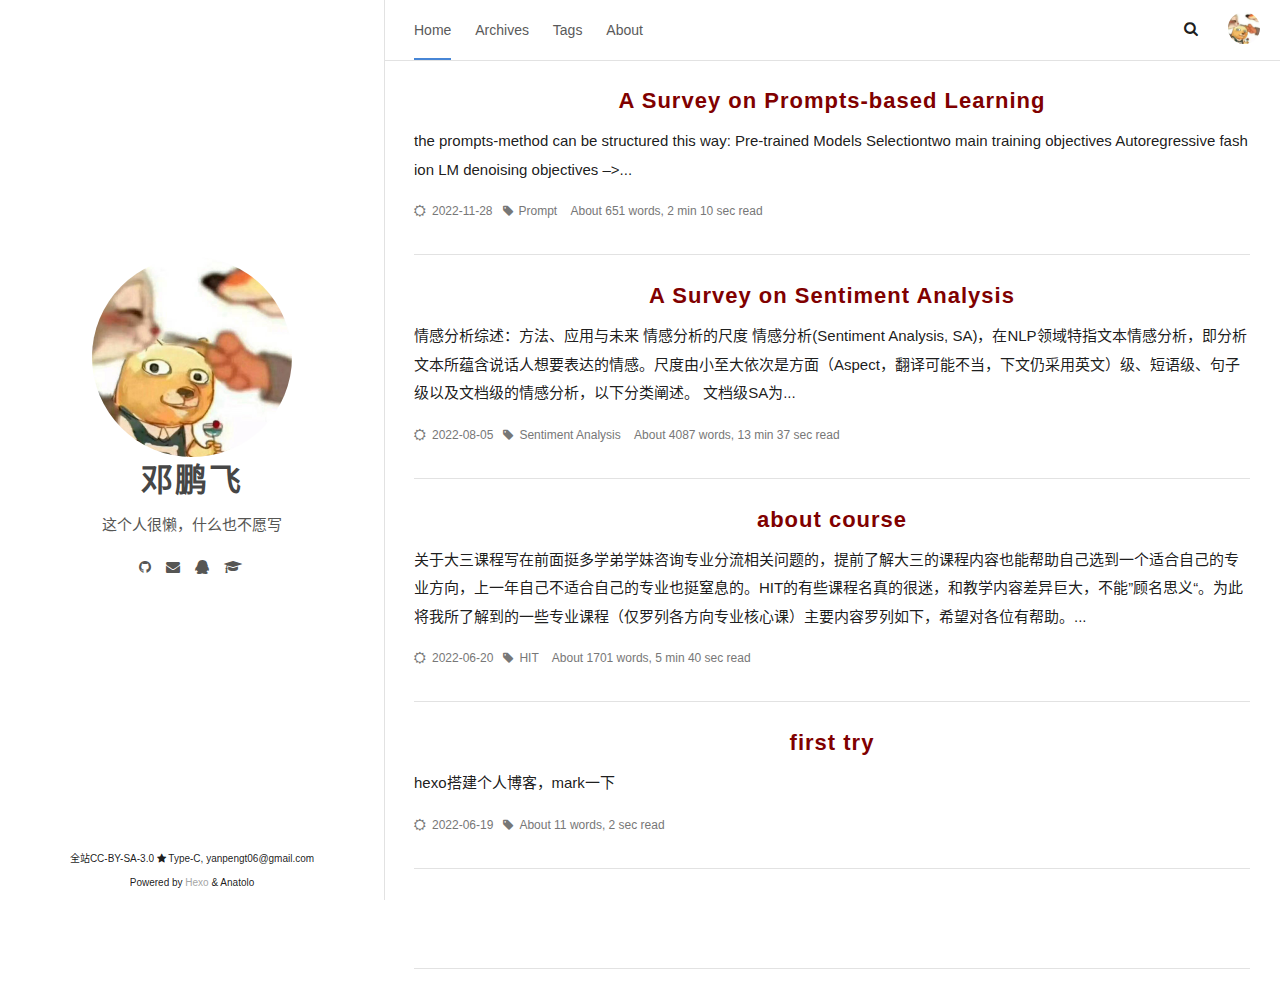
==== index.html @ 24f89e4c "Merge branch 'main' of https://github.com/wojiaodpf/wojiaodpf.github.io" ====
<!DOCTYPE html>
<html lang="zh-CN">

<head>
    <meta charset="utf-8">
    <meta name="X-UA-Compatible" content="IE=edge">
    <meta name="author" content="Type-C, pfdeng@ir.hit.edu.cn">
    <title>邓鹏飞</title>
    <meta name="description" content="    ">
    <meta name="keywords" content="Blog,博客,Hexo">
    <meta content="width=device-width, initial-scale=1.0, maximum-scale=1.0, user-scalable=0" name="viewport">
    <meta content="yes" name="apple-mobile-web-app-capable">
    <meta content="black" name="apple-mobile-web-app-status-bar-style">
    <meta content="telephone=no" name="format-detection">
    <meta name="renderer" content="webkit">
    <link rel="shortcut icon" type="image/x-icon" href="/images/dpf.ico">
    <link rel="stylesheet" href="/css/style.css">
    <link rel="stylesheet" href="/css/blog_basic.css">
    <link rel="stylesheet" href="/css/font-awesome.min.css">
    <link rel="stylesheet" href="/css/insight.css">
    <link rel="stylesheet" href="/css/search.css">
    <link rel="alternate" type="application/atom+xml" title="ATOM 1.0" href="/atom.xml">
    <script src="/js/jquery.js"></script>
    <meta name="generator" content="Hexo 6.2.0">
    <style type="text/css">
        img{
            border-radius: 50%;
            overflow: hidden;
        }
    </style>
</head>

<body>
    <div class="page-top animated fadeInDown">
        <div class="nav">
            <li> <a class="current" href="/">Home</a></li>
            <li> <a href="/archives">Archives</a></li>
            <li> <a href="/tags">Tags</a></li>
            <li> <a href="/about">About</a></li>
            <!-- <li> <a href="He-doesn't-know-where-to-link-for-now">Links</a></li> -->
        </div>
        <div class="information">
            <div class="nav_right_btn">
                <li><a class="fa fa-chevron-left" onclick="window.history.go(-1)" style="display:none;"> </a></li>
                <li><a class="fa fa-search" onclick="openWindow();"></a></li>
            </div>
            <div class="avatar"><img src="/images/home.jpg" style="border-radius: 50%;overflow:hidden"></div>
        </div>
    </div>
    <div class="sidebar animated fadeInDown">
        <div class="sidebar-top">
            <div class="logo-title">
                <div class="title"><img src="/images/home.jpg" style="border-radius: 50%;overflow:hidden;width:200px;" alt="favicon">
                    <h3 title=""><a href="/">邓鹏飞</a></h3>
                    <div class="description">
                        <p>这个人很懒，什么也不愿写</p>
                    </div>
                </div>
                <ul class="social-links">
                    <li><a target="_blank" rel="noopener" href="https://github.com/wojiaodpf"><i
                                class="fa fa-github"></i></a></li>
                    <li><a href="mailto:yanpengt06@gmail.com"><i class="fa fa-envelope"></i></a></li>
                    <li><a target="_blank" rel="noopener" href="pfdeng@ir.hit.edu.cn"><i
                                class="fa fa-qq"></i></a></li>
                    <li><a target="_blank" rel="noopener" href="https://www.zhihu.com/people/typ-24-69"><i
                                class="fa fa-mortar-board"></i></a></li>
                </ul>
            </div>
        </div>
        <div class="footer">
            <div class="p"> <span> 全站CC-BY-SA-3.0 </span><i class="fa fa-star"></i><span> Type-C,
                    yanpengt06@gmail.com</span></div>
            <div class="by_farbox"><span>Powered by </span><a href="https://hexo.io/zh-cn/" target="_blank">Hexo
                </a><span> & </span><span>Anatolo </span></div>
            <div class="beian"></div>
        </div>
    </div>
    <div class="main">
        <div class="autopagerize_page_element">
            <div class="content">
                <div class="post animated fadeInDown">
                    <div class="post-title">
                        <h3><a href="/2022/11/28/prompt/">A Survey on Prompts-based Learning</a></h3>
                    </div>
                    <div class="post-content">
                        <p>the prompts-method can be structured this way:

                            Pre-trained Models Selectiontwo main training objectives
                            Autoregressive fashion LM
                            denoising objectives –&gt...</p>
                    </div>
                    <div class="post-footer">
                        <div class="meta">
                            <div class="info"><i class="fa fa-sun-o"></i><span class="date">2022-11-28</span><i
                                    class="fa fa-tag"></i><a class="tag" href="/tags/Prompt/" title="Prompt">Prompt
                                </a><span class="leancloud_visitors"></span><span>About 651 words, 2 min 10 sec
                                    read</span></div>
                        </div>
                    </div>
                </div>
                <div class="post animated fadeInDown">
                    <div class="post-title">
                        <h3><a href="/2022/08/05/A-Survey-on-Sentiment-Analysis/">A Survey on Sentiment Analysis</a>
                        </h3>
                    </div>
                    <div class="post-content">
                        <p>情感分析综述：方法、应用与未来


                            情感分析的尺度
                            情感分析(Sentiment Analysis,
                            SA)，在NLP领域特指文本情感分析，即分析文本所蕴含说话人想要表达的情感。尺度由小至大依次是方面（Aspect，翻译可能不当，下文仍采用英文）级、短语级、句子级以及文档级的情感分析，以下分类阐述。
                            文档级SA为...</p>
                    </div>
                    <div class="post-footer">
                        <div class="meta">
                            <div class="info"><i class="fa fa-sun-o"></i><span class="date">2022-08-05</span><i
                                    class="fa fa-tag"></i><a class="tag" href="/tags/Sentiment-Analysis/"
                                    title="Sentiment Analysis">Sentiment Analysis </a><span
                                    class="leancloud_visitors"></span><span>About 4087 words, 13 min 37 sec read</span>
                            </div>
                        </div>
                    </div>
                </div>
                <div class="post animated fadeInDown">
                    <div class="post-title">
                        <h3><a href="/2022/06/20/about-course/">about course</a></h3>
                    </div>
                    <div class="post-content">
                        <p>关于大三课程写在前面挺多学弟学妹咨询专业分流相关问题的，提前了解大三的课程内容也能帮助自己选到一个适合自己的专业方向，上一年自己不适合自己的专业也挺窒息的。HIT的有些课程名真的很迷，和教学内容差异巨大，不能”顾名思义“。为此将我所了解到的一些专业课程（仅罗列各方向专业核心课）主要内容罗列如下，希望对各位有帮助。...
                        </p>
                    </div>
                    <div class="post-footer">
                        <div class="meta">
                            <div class="info"><i class="fa fa-sun-o"></i><span class="date">2022-06-20</span><i
                                    class="fa fa-tag"></i><a class="tag" href="/tags/HIT/" title="HIT">HIT </a><span
                                    class="leancloud_visitors"></span><span>About 1701 words, 5 min 40 sec read</span>
                            </div>
                        </div>
                    </div>
                </div>
                <div class="post animated fadeInDown">
                    <div class="post-title">
                        <h3><a href="/2022/06/19/first-try/">first try</a></h3>
                    </div>
                    <div class="post-content">
                        <p>hexo搭建个人博客，mark一下
                        </p>
                    </div>
                    <div class="post-footer">
                        <div class="meta">
                            <div class="info"><i class="fa fa-sun-o"></i><span class="date">2022-06-19</span><i
                                    class="fa fa-tag"></i><span class="leancloud_visitors"></span><span>About 11 words,
                                    2 sec read</span></div>
                        </div>
                    </div>
                </div>
                <div class="pagination">
                    <ul class="clearfix"></ul>
                </div>
            </div>
        </div>
    </div>
    <script src="/js/jquery-migrate-1.2.1.min.js"></script>
    <script src="/js/jquery.appear.js"></script>
    <script src="/js/add-bookmark.js"></script>
    <script>(function (window) { var INSIGHT_CONFIG = { TRANSLATION: { POSTS: "Posts", PAGES: "Pages", CATEGORIES: "Categories", TAGS: "Tags", UNTITLED: "(Untitled)", }, CONTENT_URL: "/content.json", }; window.INSIGHT_CONFIG = INSIGHT_CONFIG })(window);</script>
    <script src="/js/insight.js" defer></script>
    <div class="searchbox ins-search">
        <div class="searchbox-container ins-search-container">
            <div class="searchbox-input-wrapper"><input class="searchbox-input ins-search-input" type="text"
                    placeholder="Search..."><span class="searchbox-close"><a class="fa fa-times-circle"
                        onclick="closeWindow();"></a></span></div>
            <div class="searchbox-result-wrapper ins-section-wrapper">
                <div class="ins-section-container">
                    <p>Seraching...</p>
                </div>
            </div>
        </div>
    </div>
    <script src="/js/baidu-tongji.js"></script>
</body>

</html>
---- css/style.css ----
@charset "UTF-8";
html {
  background-color: #fff;
  -webkit-font-smoothing: antialiased;
}
body {
  color: rgba(0,0,0,0.9);
  font-family: 'PingHei', 'PingFang SC', Helvetica Neue, 'Work Sans', 'Hiragino Sans GB', 'Microsoft YaHei', SimSun, sans-serif;
  font-size: 15px;
  width: 100%;
  margin: 0 auto 30px auto;
  background-color: #fff;
}
p {
  line-height: 1.9em;
  font-weight: 400;
  font-size: 15px;
}
a {
  text-decoration: none;
}
a:link,
a:visited {
  opacity: 1;
  -webkit-transition: all 0.15s linear;
  -moz-transition: all 0.15s linear;
  -o-transition: all 0.15s linear;
  -ms-transition: all 0.15s linear;
  transition: all 0.15s linear;
  color: #424242;
}
a:hover,
a:active {
  color: #4786d6;
}
/*basic styles ends*/
/*animation starts*/
.animated {
  -webkit-animation-fill-mode: both;
  -moz-animation-fill-mode: both;
  -ms-animation-fill-mode: both;
  -o-animation-fill-mode: both;
  animation-fill-mode: both;
  -webkit-animation-duration: 1s;
  -moz-animation-duration: 1s;
  -ms-animation-duration: 1s;
  -o-animation-duration: 1s;
  animation-duration: 1s;
}
.animated.hinge {
  -webkit-animation-duration: 1s;
  -moz-animation-duration: 1s;
  -ms-animation-duration: 1s;
  -o-animation-duration: 1s;
  animation-duration: 1s;
}
@-webkit-keyframes fadeInDown {
  0% {
    opacity: 0;
    -webkit-transform: translateY(-20px);
  }
  100% {
    opacity: 1;
    -webkit-transform: translateY(0);
  }
}
@-moz-keyframes fadeInDown {
  0% {
    opacity: 0;
    -moz-transform: translateY(-20px);
  }
  100% {
    opacity: 1;
    -moz-transform: translateY(0);
  }
}
@-o-keyframes fadeInDown {
  0% {
    opacity: 0;
    -o-transform: translateY(-20px);
  }
  100% {
    opacity: 1;
    -o-transform: translateY(0);
  }
}
.fadeInDown {
  -webkit-animation-name: fadeInDown;
  -moz-animation-name: fadeInDown;
  -o-animation-name: fadeInDown;
  animation-name: fadeInDown;
}
/*animation ends*/
.content {
  height: auto;
  float: right;
  width: 70%;
  margin-top: 60px;
}
.page-top {
  width: 70%;
  position: fixed;
  right: 0;
  z-index: 3;
  background-color: #fff;
  height: 60px;
  border-bottom: 1px solid #e2e2e2;
}
.page-top .nav {
  list-style: none;
  padding: 18px 30px;
  float: left;
  font-size: 14px;
}
.page-top .nav li {
  position: relative;
  display: initial;
  padding-right: 20px;
}
.page-top .nav a {
  color: #5a5a5a;
}
.page-top .nav a:hover {
  color: #4786d6;
}
.page-top .nav a.current {
  color: #5a5a5a;
  padding-bottom: 20px;
  border-bottom: 2px solid #4786d6;
}
.page-top .information {
  float: right;
  padding-top: 12px;
  padding-right: 20px;
}
.page-top .information .avatar {
  float: right;
}
.page-top .information .avatar img {
  width: 32px;
  height: 32px;
  border-radius: 300px;
}
.page-top .information .nav_right_btn {
  float: left;
  padding-top: 5px;
  margin-right: -10px;
}
.page-top .information .nav_right_btn li {
  display: initial;
  padding-right: 40px;
}
.sidebar {
  width: 30%;
  -webkit-background-size: cover;
  background-size: cover;
  background-color: #fff;
  height: 100%;
  transition: 0.8s;
  top: 0;
  left: 0;
  position: fixed;
  z-index: 4;
  border-right: 1px solid #e2e2e2;
}
.sidebar .logo-title {
  text-align: center;
  margin-top: -50px;
}
.sidebar .logo-title .description {
  font-size: 14px;
  color: #565654;
}
.sidebar .logo-title .logo {
  margin: 0 auto;
}
.sidebar .logo-title .title h3 {
  text-transform: none;
  font-size: 2rem;
  font-weight: bold;
  letter-spacing: 2px;
  line-height: 1;
  margin: 0;
}
.sidebar .logo-title .title a {
  text-decoration: none;
  color: #464646;
  font-size: 2rem;
  font-weight: bold;
}
.sidebar .social-links {
  list-style: none;
  padding: 0;
  font-size: 14px;
  text-align: center;
}
.sidebar .social-links i {
  margin-right: 3px;
}
.sidebar .social-links li {
  display: inline;
  padding: 0 4px;
  line-height: 0;
}
.sidebar .social-links a {
  color: #565654;
}
.sidebar .social-links a:hover {
  color: #4786d6;
}
.sidebar-top {
  margin: auto 0;
  display: flex;
  flex-direction: column;
  justify-content: center;
  height: 100%;
}
.sidebar-top .ltr {
  text-align: center;
}
.card {
  margin-left: 5px;
}
.post {
  background-color: #fff;
  margin: 30px;
}
.post .post-title h1 {
  text-transform: none;
  font-size: 30px;
  letter-spacing: 5px;
  line-height: 1;
}
.post .post-title h2 {
  text-transform: none;
  letter-spacing: 1px;
  font-size: 28px;
  line-height: 1;
  font-weight: 600;
  color: #5f5f5f;
}
.post .post-title h3 {
  text-transform: none;
  letter-spacing: 1px;
  line-height: 1;
  font-weight: bold;
  color: 5f 5f 5f;
  font-size: 22px;
  margin: 0;
  text-align: center;
}
.post .post-title a {
  text-decoration: none;
  letter-spacing: 1px;
  color: #800000;
}
.post .post-title a:hover {
  text-decoration: underline;
}
.post .post-content a {
  text-decoration: none;
  letter-spacing: 1px;
  color: #4786d6;
}
.post .post-content a:hover {
  color: #2f69b3;
}
.post .post-content h1 {
  color: #5f5f5f;
  font-size: 22px;
  font-weight: 600;
}
.post .post-content h2 {
  color: #800000;
  font-size: 20px;
}
.post .post-content h3 {
  color: #5f5f5f;
  font-size: 18px;
  font-weight: 600;
}
.post .post-content h4 {
  color: #5f5f5f;
  font-size: 17px;
}
.post .post-content h5 {
  color: #5f5f5f;
  font-size: 16px;
  font-weight: 600;
}
.post .post-content h6 {
  color: #5f5f5f;
  font-size: 15px;
}
.post .post-footer {
  padding: 0 0 30px 0;
  border-bottom: 1px solid #e2e2e2;
}
.post .post-footer .meta {
  max-width: 100%;
  height: 25px;
  color: #777;
}
.post .post-footer .meta .info {
  float: left;
  font-size: 12px;
}
.post .post-footer .meta .info .date {
  margin-right: 10px;
}
.post .post-footer .meta a {
  text-decoration: none;
  color: #777;
  padding-right: 10px;
}
.post .post-footer .meta a:hover {
  color: #4786d6;
}
.post .post-footer .meta i {
  margin-right: 6px;
}
.post .post-footer .tags {
  padding-bottom: 15px;
  font-size: 13px;
}
.post .post-footer .tags ul {
  list-style-type: none;
  display: inline;
  margin: 0;
  padding: 0;
}
.post .post-footer .tags ul li {
  list-style-type: none;
  margin: 0;
  padding-right: 5px;
  display: inline;
}
.post .post-footer .tags a {
  text-decoration: none;
  color: rgba(0,0,0,0.44);
  font-weight: 400;
}
.post .post-footer .tags a:hover {
  text-decoration: none;
}
.pagination {
  margin: 30px;
  padding: 0px 0 56px 0;
  border-bottom: 1px solid #e2e2e2;
}
.pagination ul {
  list-style: none;
  margin: 0;
  padding: 0;
  height: 13px;
}
.pagination ul li {
  margin: 0 2px 0 2px;
  display: inline;
  line-height: 1;
}
.pagination ul li a {
  text-decoration: none;
}
.pagination .pre {
  float: left;
}
.pagination .next {
  float: right;
}
.like-reblog-buttons {
  float: right;
}
.like-button {
  float: right;
  padding: 0 0 0 10px;
}
.reblog-button {
  float: right;
  padding: 0;
}
#install-btn {
  position: fixed;
  bottom: 0px;
  right: 6px;
}
#disqus_thread {
  margin: 30px;
  border-bottom: 1px solid #e2e2e2;
}
.footer {
  clear: both;
  text-align: center;
  font-size: 10px;
  margin: 0 auto;
  bottom: 0;
  position: absolute;
  width: 100%;
  padding-bottom: 5px;
  background: #fff;
}
.footer a {
  color: #a6a6a6;
}
.footer a:hover {
  color: #4786d6;
}
/*for archive*/
.archive {
  width: 100%;
}
.list-with-title {
  font-size: 15px;
  margin: 30px;
  padding: 0;
  line-height: 25px;
}
.list-with-title li {
  list-style-type: none;
  padding: 0;
}
.list-with-title .listing-title {
  font-size: 24px;
  color: #666;
  font-weight: 600;
  line-height: 2.2em;
}
.list-with-title .listing {
  padding: 0;
}
.list-with-title .listing .listing-post {
  padding-bottom: 5px;
}
.list-with-title .listing .listing-post .post-time {
  float: right;
  color: #c5c5c5;
}
.list-with-title .listing .listing-post a {
  color: #8f8f8f;
}
.list-with-title .listing .listing-post a:hover {
  color: #4786d6;
}
/* share */
.share {
  margin: 0px 30px;
  display: inline-flex;
}
.evernote {
  width: 32px;
  height: 32px;
  border-radius: 300px;
  background-color: #3e3e3e;
  margin-right: 5px;
}
.evernote a {
  color: #fff;
  padding: 11px;
  font-size: 12px;
}
.evernote a:hover {
  color: #ed6243;
  padding: 11px;
}
.weibo {
  width: 32px;
  height: 32px;
  border-radius: 300px;
  background-color: #ed6243;
  margin-right: 5px;
}
.weibo a {
  color: #fff;
  padding: 9px;
}
.weibo a:hover {
  color: #bd4226;
}
.twitter {
  width: 32px;
  height: 32px;
  border-radius: 300px;
  background-color: #59c0fd;
  margin-right: 5px;
}
.twitter a {
  color: #fff;
  padding: 9px;
}
.twitter a:hover {
  color: #4b9ece;
}
/* about */
.about {
  margin: 30px;
}
.about h3 {
  font-size: 22px;
}
/* links*/
.links {
  margin: 30px;
}
.links h3 {
  font-size: 22px;
}
.links a {
  cursor: pointer;
}
/* Comment style */
.comment-count {
  color: #666;
}
.tab-community {
  color: #666;
}
.read_more {
  font-size: 14px;
}
.back-button {
  padding-top: 30px;
  max-width: 100px;
  padding-left: 40px;
  float: left;
}
/* 默认评论样式 */
#fb_comments_container {
  margin: 30px;
}
/* button style */
a.btn {
  color: #868686;
  font-weight: 400;
}
.btn {
  display: inline-block;
  position: relative;
  outline: 0;
  color: rgba(0,0,0,0.44);
  background: rgba(0,0,0,0);
  font-size: 14px;
  text-align: center;
  text-decoration: none;
  cursor: pointer;
  border: 1px solid rgba(0,0,0,0.15);
  white-space: nowrap;
  font-weight: 400;
  font-style: normal;
  border-radius: 999em;
}
.btn:hover {
  display: inline-block;
  position: relative;
  outline: 0px;
  color: #464545;
  background: transparent;
  font-size: 14px;
  text-align: center;
  text-decoration: none;
  cursor: pointer;
  border: 1px solid #464545;
  white-space: nowrap;
  font-weight: 400;
  font-style: normal;
  border-radius: 999em;
}
[role="back"] {
  padding: 0.5em 1.25em;
  line-height: 1.666em;
}
[role="home"] {
  padding: 0.5em 1.25em;
  line-height: 1.666em;
}
[role="navigation"] {
  padding: 0.5em 1.25em;
  line-height: 1.666em;
}
[role="tags"] {
  padding: 6px 12px;
}
/* Menu样式 */
.menu {
  float: right;
  padding-top: 30px;
}
.menu .btn-down {
  margin: 0px;
}
.menu .btn-down li {
  list-style: none;
  width: 100px;
}
.menu .btn-down li a {
  display: inline-block;
  position: relative;
  padding: 0.5em 1.25em;
  outline: 0;
  color: rgba(0,0,0,0.44);
  background: rgba(0,0,0,0);
  font-size: 14px;
  text-align: center;
  text-decoration: none;
  cursor: pointer;
  border: 1px solid rgba(0,0,0,0.15);
  white-space: nowrap;
  font-weight: 400;
  font-style: normal;
  border-radius: 999em;
  margin-top: 5px;
}
.menu .btn-down li a:hover {
  position: relative;
  padding: 0.5em 1.25em;
  outline: 0;
  color: #fff;
  background: #3cbd10;
  font-size: 14px;
  text-align: center;
  text-decoration: none;
  cursor: pointer;
  border: 1px solid rgba(0,0,0,0.15);
  white-space: nowrap;
  font-weight: 400;
  font-style: normal;
  border-radius: 999em;
  margin-top: 5px;
}
.menu .btn-down div {
  position: absolute;
  visibility: hidden;
  width: 100px;
  float: right;
}
.page_404 {
  text-align: center;
  padding-top: 50px;
}
/* Tag style */
.tag_btn {
  align-items: center;
  border-radius: 4px;
  color: #4a4a4a;
  display: inline-flex;
  font-size: 0.9rem;
  height: 2em;
  justify-content: center;
  line-height: 1.5;
  padding-left: 0.75em;
  padding-right: 0em;
  white-space: nowrap;
  margin: 10px;
}
.tag_btn .is-grey {
  padding-right: 0.75em;
  background-color: #e0e0e0;
}
/* TOC style */
.tocmenu {
  align-items: center;
  border-top: 1px solid #f0f0f0;
  text-align: center;
  font-size: 13px;
  margin: 0 auto;
  width: 100%;
  list-style: none;
  position: relative;
}
.toclist {
/* width: max-content; */
  border-top: none;
  padding: 0px 30px;
  display: inline-block;
  text-align: left;
  overflow-y: auto;
  max-height: 250px;
}
.toclist::-webkit-scrollbar {
  width: 2px;
  color: #4786d6;
  height: auto;
}
.toclist::-webkit-scrollbar-thumb {
  color: #4786d6;
  background-color: #4786d6;
}
.toclist-item {
  list-style: none;
}
@media screen and (max-width: 960px) {
  .sidebar {
    width: 100%;
    height: auto;
    position: relative;
    border-right: none;
    z-index: 1;
    top: auto;
  }
  .sidebar .logo-title {
    padding-top: 120px;
    margin-top: 0;
  }
  .sidebar .logo-title .title img {
    width: 100px;
  }
  .sidebar .logo-title .title h3 {
    font-size: 20px;
  }
  .page-top {
    width: 100%;
  }
  .post-title h3 {
    line-height: 1.6;
  }
  .content {
    margin-top: 0px;
    top: auto;
    width: 100%;
    z-index: 2;
/* position: absolute; */
  }
  .footer {
    display: none;
  }
  .share {
    display: grid;
  }
  .tocmenu {
    border-bottom: 1px solid #f0f0f0;
    position: relative;
  }
  .toclist {
    height: auto;
    max-height: max-content;
  }
}
@-moz-keyframes fadeInDown {
  0% {
    opacity: 0;
    transform: translateY(-20px);
  }
  100% {
    opacity: 1;
    transform: translateY(0);
  }
}
@-webkit-keyframes fadeInDown {
  0% {
    opacity: 0;
    transform: translateY(-20px);
  }
  100% {
    opacity: 1;
    transform: translateY(0);
  }
}
@-o-keyframes fadeInDown {
  0% {
    opacity: 0;
    transform: translateY(-20px);
  }
  100% {
    opacity: 1;
    transform: translateY(0);
  }
}
@keyframes fadeInDown {
  0% {
    opacity: 0;
    transform: translateY(-20px);
  }
  100% {
    opacity: 1;
    transform: translateY(0);
  }
}
---- css/blog_basic.css ----
.post-content .tip {
  position: relative;
  margin: 2em 0;
  padding: 12px 24px 12px 30px;
  border-left: 4px solid #f66;
  border-top-right-radius: 2px;
  border-bottom-right-radius: 2px;
  background-color: #f8f8f8;
}
.post-content .tip:before {
  position: absolute;
  top: 14px;
  left: -12px;
  content: "!";
  width: 20px;
  height: 20px;
  border-radius: 100%;
  color: #fff;
  font-size: 14px;
  line-height: 20px;
  font-weight: bold;
  text-align: center;
  background-color: #f66;
  font-family: 'Dosis', 'Source Sans Pro', 'Helvetica Neue', Arial, sans-serif;
}
.content>.post>.post-content>p {
  word-wrap: break-word;
  word-break: break-all;
}
#ds-thread,
#disqus_thread,
#cloud-tie-wrapper {
  margin: 0 30px !important;
}
pre {
  font-size: 15px;
  background-color: #f0f0f0 !important;
  font-family: "mononoki", "Consolas", 'Roboto Mono', 'Lucida Console', 'Trebuchet MS', 'Courier New', 'Monaco', 'courier', 'PingFang SC', 'Hiragino Sans GB', 'Microsoft Jhenghei', 'Microsoft YaHei', monospace !important;
}
figure.highlight {
  position: relative !important;
  margin: 1em 0 !important;
  border-radius: 2px !important;
  line-height: 1.1em !important;
  background-color: #f8f8f8 !important;
  overflow-x: auto !important;
}
figure.highlight table,
figure.highlight tr,
figure.highlight td {
  width: 100% !important;
  border-collapse: collapse !important;
  padding: 0 !important;
  margin: 0 !important;
}
figure.highlight .gutter {
  display: none !important;
}
figure.highlight .code pre {
  padding: 1.2em 1.4em !important;
  line-height: 1.5em !important;
  margin: 0 !important;
}
figure.highlight.html .code:after,
figure.highlight.js .code:after,
figure.highlight.bash .code:after,
figure.highlight.css .code:after,
figure.highlight.scss .code:after,
figure.highlight.diff .code:after,
figure.highlight.java .code:after,
figure.highlight.xml .code:after,
figure.highlight.python .code:after,
figure.highlight.json .code:after,
figure.highlight.swift .code:after,
figure.highlight.ruby .code:after,
figure.highlight.perl .code:after,
figure.highlight.php .code:after,
figure.highlight.c .code:after,
figure.highlight.cpp .code:after {
  position: absolute !important;
  top: 0 !important;
  right: 0 !important;
  color: #ccc !important;
  text-align: right !important;
  font-size: 0.75em !important;
  padding: 5px 10px 0 !important;
  line-height: 15px !important;
  height: 15px !important;
  font-weight: 600 !important;
}
figure.highlight.html .code:after {
  content: "HTML";
}
figure.highlight.js .code:after {
  content: "JS";
}
figure.highlight.bash .code:after {
  content: "BASH";
}
figure.highlight.css .code:after {
  content: "CSS";
}
figure.highlight.scss .code:after {
  content: "SCSS";
}
figure.highlight.diff .code:after {
  content: "DIFF";
}
figure.highlight.java .code:after {
  content: "JAVA";
}
figure.highlight.xml .code:after {
  content: "XML";
}
figure.highlight.python .code:after {
  content: "PYTHON";
}
figure.highlight.json .code:after {
  content: "JSON";
}
figure.highlight.swift .code:after {
  content: "SWIFT";
}
figure.highlight.ruby .code:after {
  content: "RUBY";
}
figure.highlight.perl .code:after {
  content: "PERL";
}
figure.highlight.php .code:after {
  content: "PHP";
}
figure.highlight.c .code:after {
  content: "C";
}
figure.highlight.java .code:after {
  content: "JAVA";
}
figure.highlight.cpp .code:after {
  content: "CPP";
}
figure.highlight.cpp .code:after {
  content: 'C++';
}
pre {
  color: #525252 !important;
}
pre .function .keyword,
pre .constant {
  color: #0092db !important;
}
pre .keyword,
pre .attribute {
  color: #e96900 !important;
}
pre .number,
pre .literal {
  color: #ae81ff !important;
}
pre .tag,
pre .tag .title,
pre .change,
pre .winutils,
pre .flow,
pre .lisp .title,
pre .clojure .built_in,
pre .nginx .title,
pre .tex .special {
  color: #2973b7 !important;
}
pre .symbol,
pre .symbol .string,
pre .value,
pre .regexp {
  color: #42b983 !important;
}
pre .title {
  color: #83b917 !important;
}
pre .tag .value,
pre .string,
pre .subst,
pre .haskell .type,
pre .preprocessor,
pre .ruby .class .parent,
pre .built_in,
pre .sql .aggregate,
pre .django .template_tag,
pre .django .variable,
pre .smalltalk .class,
pre .javadoc,
pre .django .filter .argument,
pre .smalltalk .localvars,
pre .smalltalk .array,
pre .attr_selector,
pre .pseudo,
pre .addition,
pre .stream,
pre .envvar,
pre .apache .tag,
pre .apache .cbracket,
pre .tex .command,
pre .prompt {
  color: #42b983 !important;
}
pre .comment,
pre .java .annotation,
pre .python .decorator,
pre .template_comment,
pre .pi,
pre .doctype,
pre .shebang,
pre .apache .sqbracket,
pre .tex .formula {
  color: #b3b3b3 !important;
}
pre .deletion {
  color: #ba4545 !important;
}
pre .coffeescript .javascript,
pre .javascript .xml,
pre .tex .formula,
pre .xml .javascript,
pre .xml .vbscript,
pre .xml .css,
pre .xml .cdata {
  opacity: 0.5 !important;
}
html {
  height: 100%;
  max-height: 100%;
  padding: 0;
  margin: 0;
}
body {
  padding: 0;
  margin: 0;
  line-height: 1.6em;
}
.clear {
  clear: both;
  display: block;
  overflow: hidden;
  visibility: hidden;
  width: 0;
  height: 0;
}
h1,
h2,
h3,
h4,
h5,
h6 {
  text-rendering: optimizeLegibility;
  line-height: 1;
  margin: 2rem 0;
}
h1 {
  font-size: 2.1rem;
  line-height: 1.2em;
}
h2 {
  font-size: 1.9rem;
  line-height: 1.2em;
}
h3 {
  font-size: 1.75rem;
}
h4 {
  font-size: 1.3rem;
}
h5 {
  font-size: 1.2rem;
}
h6 {
  font-size: 1.1rem;
}
img {
  max-width: 100%;
  height: auto;
}
p,
ul,
ol,
dl {
  margin: 1em 0;
}
ol ol,
ul ul,
ul ol,
ol ul {
  margin: 0.4em 0;
}
ol.toclist-child {
  padding-inline-start: 15px;
}
ul p,
ol p,
li p,
.content li p,
blockquote p,
.content blockquote p,
.post blockquote p,
.post li p {
  margin: 0;
  overflow: visible;
}
a img {
  border: none;
}
dl dt {
  float: left;
  width: 180px;
  overflow: hidden;
  clear: left;
  text-align: right;
  text-overflow: ellipsis;
  white-space: nowrap;
  font-weight: bold;
  margin-bottom: 1em;
}
dl dd {
  margin-left: 200px;
  margin-bottom: 1em;
}
hr {
  display: block;
  height: 1px;
  border: 0;
  border-top: 1px solid #efefef;
  margin: 3.2em 0;
  padding: 0;
}
blockquote {
  box-sizing: border-box;
  margin: 1.6em 0 1.6em 0em;
  padding: 0 0 0 1.6em;
  border-left: #f66 0.5em solid;
  background-color: #f8f8f8;
}
blockquote p {
  margin: 0.8em 0;
  padding: 1em 0;
}
blockquote small {
  display: inline-block;
  margin: 0.8em 0 0.8em 1.5em;
  font-size: 0.9em;
  color: #ccc;
}
blockquote small:before {
  content: '\2014 \00A0';
}
blockquote cite {
  font-weight: bold;
}
blockquote cite a {
  font-weight: normal;
}
mark {
  background-color: #ffc336;
}
code,
tt {
  padding: 1px 3px;
  font-family: Inconsolata, monospace, sans-serif;
  font-size: 0.95em;
  white-space: pre-wrap;
  border: 1px solid #e3edf3;
  background: #f7f7f9;
  color: #d14;
  border-radius: 2px;
}
/**
                      pre {
                        -moz-box-sizing: border-box;
                        box-sizing: border-box;
                        margin: 1.6em 0;
                        border: 1px solid #E3EDF3;
                        width: 100%;
                        padding: 10px;
                        font-family: Inconsolata, monospace, sans-serif;
                        font-size: 0.9em;
                        white-space: pre;
                        overflow: auto;
                        background: #F7FAFB;
                        border-radius: 3px; }

                        pre code, tt {
                          font-size: inherit;
                          white-space: -moz-pre-wrap;
                          white-space: pre-wrap;
                          background: transparent;
                          border: none;
                          color: #333;
                          padding: 0; }

                          kbd {
                            display: inline-block;
                            margin-bottom: 0.4em;
                            padding: 1px 8px;
                            border: #ccc 1px solid;
                            color: #666;
                            text-shadow: #fff 0 1px 0;
                            font-size: 0.9em;
                            font-weight: bold;
                            background: #f4f4f4;
                            border-radius: 4px;
                            box-shadow: 0 1px 0 rgba(0, 0, 0, 0.2), 0 1px 0 0 white inset; }

                            table {
                              -moz-box-sizing: border-box;
                              box-sizing: border-box;
                              margin: 1em 0;
                              width: 100%;
                              max-width: 100%;
                              border-width: 1px;
                              border-style: solid;
                              background-color: transparent; }

                              table, table tr, table tr td, table tr th {
                                border-color: #e5e5e5; }

                                table th {
                                  color: #666666;
                                  background-color: #fdfdfd; }

                                  tr th {
                                    border-bottom-width: 1px;
                                    border-bottom-style: solid;
                                    text-align: left; }

                                    tr th, tr td {
                                      padding: 5px 20px;
                                      border-right: 1px solid;
                                      font-size: 1rem; }

                                      tr th:last-child, tr td:last-child {
                                        border-right: 0px; }

                                        table th {
                                          font-weight: bold; }

                                          table tbody > tr:nth-child(odd) > td, table tbody > tr:nth-child(odd) > th {
                                            background-color: #f9f9f9; }

                                            .gist {
                                              font-size: 12px; }
                                              .gist table {
                                                margin: 0;
                                                width: auto; }
                                                .gist table pre {
                                                  font-size: 12px; }
                                                  .gist table .line-numbers {
                                                    font-size: 12px; }
**/
.toc {
  border: 1px solid #f0f0f0;
  margin-bottom: 20px;
  padding: 10px 30px;
}
#fb_comments_container {
  overflow: hidden;
  margin: 0 auto;
}
#fb_comments_container #fb_comments {
  list-style-type: none;
  padding: 0;
}
#fb_comments_container #fb_comments h1 {
  font-size: 1.3em;
}
#fb_comments_container #fb_comments h2 {
  font-size: 1.2em;
}
#fb_comments_container #fb_comments h3 {
  font-size: 1.1em;
}
#fb_comments_container #fb_comments h4,
#fb_comments_container #fb_comments h5,
#fb_comments_container #fb_comments h6 {
  font-size: 1.05em;
}
#fb_comments_container #fb_comments .comment {
  position: relative;
  padding: 25px 0;
  border-bottom: 1px solid rgba(150,150,150,0.2);
  *border-bottom: 1px solid #f0f0f0;
}
#fb_comments_container #fb_comments .comment .avatar {
  position: absolute;
  top: 25px;
  left: 0;
  width: 50px;
  float: left;
}
#fb_comments_container #fb_comments .comment .avatar img {
  width: 48px;
  border: none;
  border-radius: 5px;
  margin: 0;
}
#fb_comments_container #fb_comments .comment .comment_body,
#fb_comments_container #fb_comments .comment .c_content {
  margin-left: 70px;
  display: block;
}
#fb_comments_container #fb_comments .comment .comment_body p,
#fb_comments_container #fb_comments .comment .c_content p {
  margin: 5px 0 15px 0;
  padding: 0;
  line-height: 1.8;
}
#fb_comments_container #fb_comments .comment .comment_body .author,
#fb_comments_container #fb_comments .comment .c_content .author {
  line-height: 1.5em;
  margin: 0;
  padding: 0;
}
#fb_comments_container #fb_comments .comment .comment_body .author b,
#fb_comments_container #fb_comments .comment .c_content .author b {
  color: #555;
}
#fb_comments_container #fb_comments .comment .comment_body .author small,
#fb_comments_container #fb_comments .comment .c_content .author small {
  font-weight: normal;
  padding-left: 10px;
  font-size: 0.7em;
  color: #666;
}
#fb_new_comment {
  padding-bottom: 50px;
}
#fb_new_comment textarea {
  border-radius: 5px;
  height: 80px;
  width: 98%;
  padding: 5px;
  font-size: 1em;
  border: 1px solid rgba(150,150,150,0.5);
  *border: 1px solid #a8a8a8;
  line-height: 1.5;
}
#fb_new_comment .comment_error {
  color: #f00;
  text-align: center;
  display: block;
  font-size: 0.8em;
  padding-top: 1em;
}
#fb_new_comment .c_button:hover {
  background: #e60900;
  color: #fff;
  text-decoration: none;
}
#fb_new_comment .c_button,
#fb_new_comment #c_submit {
  cursor: pointer;
  font-family: "Hiragino Sans GB", "Microsoft YaHei", sans-serif;
  font-size: 1em;
  line-height: 1.3em;
  letter-spacing: 1px;
  border-radius: 5px;
  padding: 5px 5px 2px 5px;
}
#fb_new_comment .input_body {
  margin-top: 10px;
}
#fb_new_comment .input_body ul {
  list-style: none;
  padding: 5px 0;
  margin: auto 0;
}
#fb_new_comment .input_body ul li {
  float: left;
  margin-right: 2.2%;
  *margin-right: 22px;
}
#fb_new_comment .input_body ul li label {
  line-height: 1em;
}
#fb_new_comment .input_body ul li input {
  border-radius: 5px;
  border: 1px solid #ddd;
  padding: 5px;
  background: rgba(255,255,255,0.5);
  margin: 0 0 10px 0;
}
#SwfStore_farbox_0 {
  height: 0;
  overflow: hidden;
}
@media screen and (max-width: 320px) {
  #fb_comments .c_content,
  #fb_comments .comment_body {
    margin-left: 57px;
  }
}
.tag_box {
  position: relative;
  width: 80%;
  margin-top: 1%;
  margin-left: 7.2%;
}
.leancloud-visitors-count {
  margin-left: 5px;
}
---- css/insight.css ----
.ins-section-container {
    position: relative;
    background: #f7f7f7;
}

.ins-section {
    font-size: 14px;
    line-height: 16px;
}

.ins-section .ins-section-header,
.ins-section .ins-search-item {
    padding: 8px 15px;
}

.ins-section .ins-section-header {
    color: #9a9a9a;
    border-bottom: 1px solid #e2e2e2;
}

.ins-section .ins-slug {
    margin-left: 5px;
    color: #9a9a9a;
}

.ins-section .ins-slug:before {
    content: '(';
}

.ins-section .ins-slug:after {
    content: ')';
}

.ins-section .ins-search-item header,
.ins-section .ins-search-item .ins-search-preview {
    overflow: hidden;
    white-space: nowrap;
    text-overflow: ellipsis;
}

.ins-section .ins-search-item header .ins-title {
    margin-left: 8px;
}

.ins-section .ins-search-item .ins-search-preview {
    height: 15px;
    font-size: 9px;
    color: #9a9a9a;
    margin: 5px 0 0 20px;
}

.ins-section .ins-search-item:hover,
.ins-section .ins-search-item.active {
    color: #fff;
    background: #3273dc;
}

.ins-section .ins-search-item:hover .ins-slug,
.ins-section .ins-search-item.active .ins-slug,
.ins-section .ins-search-item:hover .ins-search-preview,
.ins-section .ins-search-item.active .ins-search-preview {
    color: #fff;
}
---- css/search.css ----
.searchbox {
    display: none;
    perspective: 50em;
    top: 0;
    left: 0;
    width: 100%;
    height: 100%;
    z-index: 100;
    background: rgba(0, 0, 0, 0.7);
    transform-origin: 0%;
    perspective-origin: top center;
}

.searchbox.show {
    display: block;
}

.searchbox, .searchbox .searchbox-container {
    position: fixed;
}

.searchbox .searchbox-container {
    overflow: hidden;
}

.searchbox .searchbox-selectable {
    cursor: pointer;
}

.searchbox .searchbox-input-wrapper {
    position: relative;
}

.searchbox .searchbox-input-wrapper .searchbox-input {
    width: 100%;
    border: none;
    outline: none;
    font-size: 16px;
    box-shadow: none;
    font-weight: 200;
    border-radius: 0;
    background: #fff;
    line-height: 20px;
    box-sizing: border-box;
    padding: 12px 28px 12px 20px;
    border-bottom: 1px solid #e2e2e2;
}

.searchbox .searchbox-input-wrapper .searchbox-close {
    top: 50%;
    right: 6px;
    width: 20px;
    height: 20px;
    font-size: 16px;
    margin-top: -11px;
    position: absolute;
    text-align: center;
    display: inline-block;
}

.searchbox .searchbox-input-wrapper .searchbox-close:hover {
    color: #3273dc;
}

.searchbox .searchbox-result-wrapper {
    left: 0;
    right: 0;
    top: 45px;
    bottom: 0;
    overflow-y: auto;
    position: absolute;
}

.searchbox .searchbox-container {
    left: 50%;
    top: 100px;
    width: 540px;
    z-index: 101;
    bottom: 100px;
    margin-left: -270px;
    box-sizing: border-box;
}

@media screen and (max-width: 559px), screen and (max-height: 479px) {
    .searchbox .searchbox-container {
        top: 0;
        left: 0;
        margin: 0;
        width: 100%;
        height: 100%;
        background: #f7f7f7;
    }
}
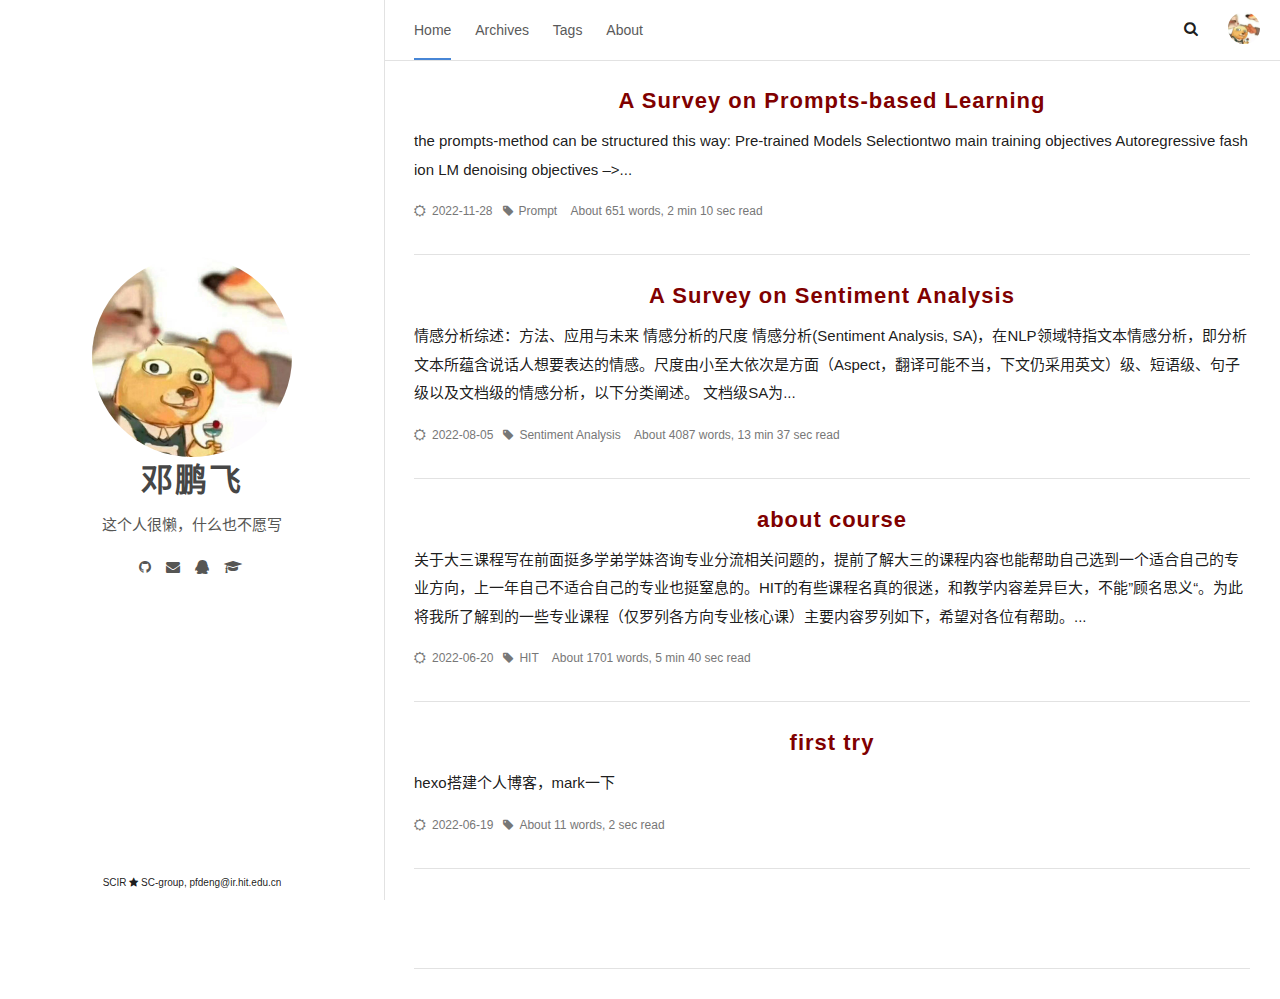
==== commit 4857c68a: "e" ====
--- a/index.html
+++ b/index.html
@@ -22,12 +22,6 @@
     <link rel="alternate" type="application/atom+xml" title="ATOM 1.0" href="/atom.xml">
     <script src="/js/jquery.js"></script>
     <meta name="generator" content="Hexo 6.2.0">
-    <style type="text/css">
-        img{
-            border-radius: 50%;
-            overflow: hidden;
-        }
-    </style>
 </head>
 
 <body>
@@ -68,11 +62,8 @@
             </div>
         </div>
         <div class="footer">
-            <div class="p"> <span> 全站CC-BY-SA-3.0 </span><i class="fa fa-star"></i><span> Type-C,
-                    yanpengt06@gmail.com</span></div>
-            <div class="by_farbox"><span>Powered by </span><a href="https://hexo.io/zh-cn/" target="_blank">Hexo
-                </a><span> & </span><span>Anatolo </span></div>
-            <div class="beian"></div>
+            <div class="p"> <span> SCIR </span><i class="fa fa-star"></i><span> SC-group,
+                pfdeng@ir.hit.edu.cn</span></div>
         </div>
     </div>
     <div class="main">
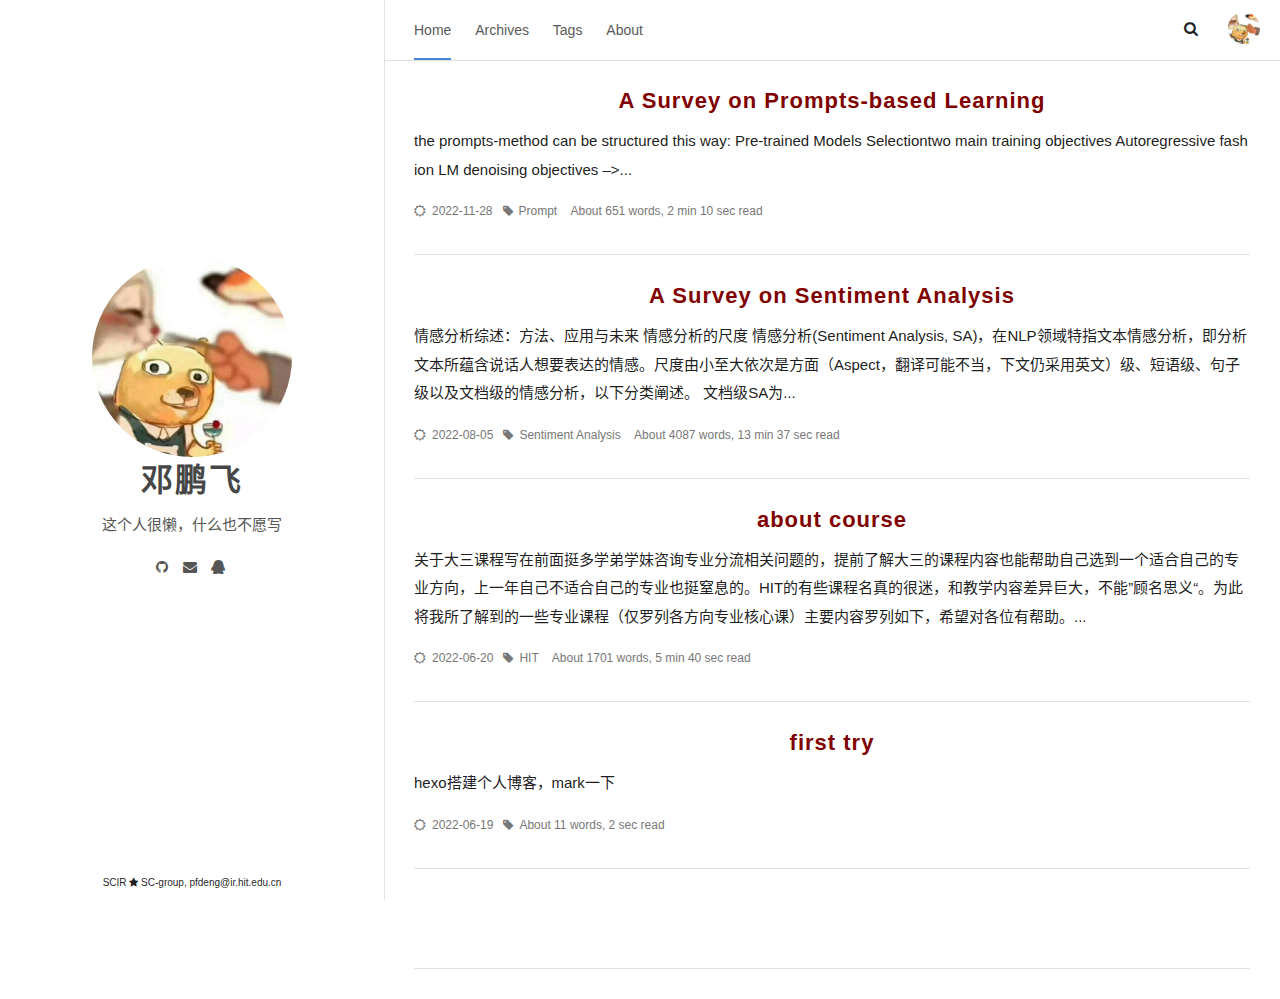
==== commit d65df226: "yes" ====
--- a/index.html
+++ b/index.html
@@ -53,11 +53,9 @@
                 <ul class="social-links">
                     <li><a target="_blank" rel="noopener" href="https://github.com/wojiaodpf"><i
                                 class="fa fa-github"></i></a></li>
-                    <li><a href="mailto:yanpengt06@gmail.com"><i class="fa fa-envelope"></i></a></li>
-                    <li><a target="_blank" rel="noopener" href="pfdeng@ir.hit.edu.cn"><i
+                    <li><a href="mailto:pfdeng@ir.hit.edu.cn"><i class="fa fa-envelope"></i></a></li>
+                    <li><a target="_blank" rel="noopener" href="tencent://AddContact/?fromId=45&fromSubId=1&subcmd=all&uin=26198573&website=www.oicqzone.com"><i
                                 class="fa fa-qq"></i></a></li>
-                    <li><a target="_blank" rel="noopener" href="https://www.zhihu.com/people/typ-24-69"><i
-                                class="fa fa-mortar-board"></i></a></li>
                 </ul>
             </div>
         </div>
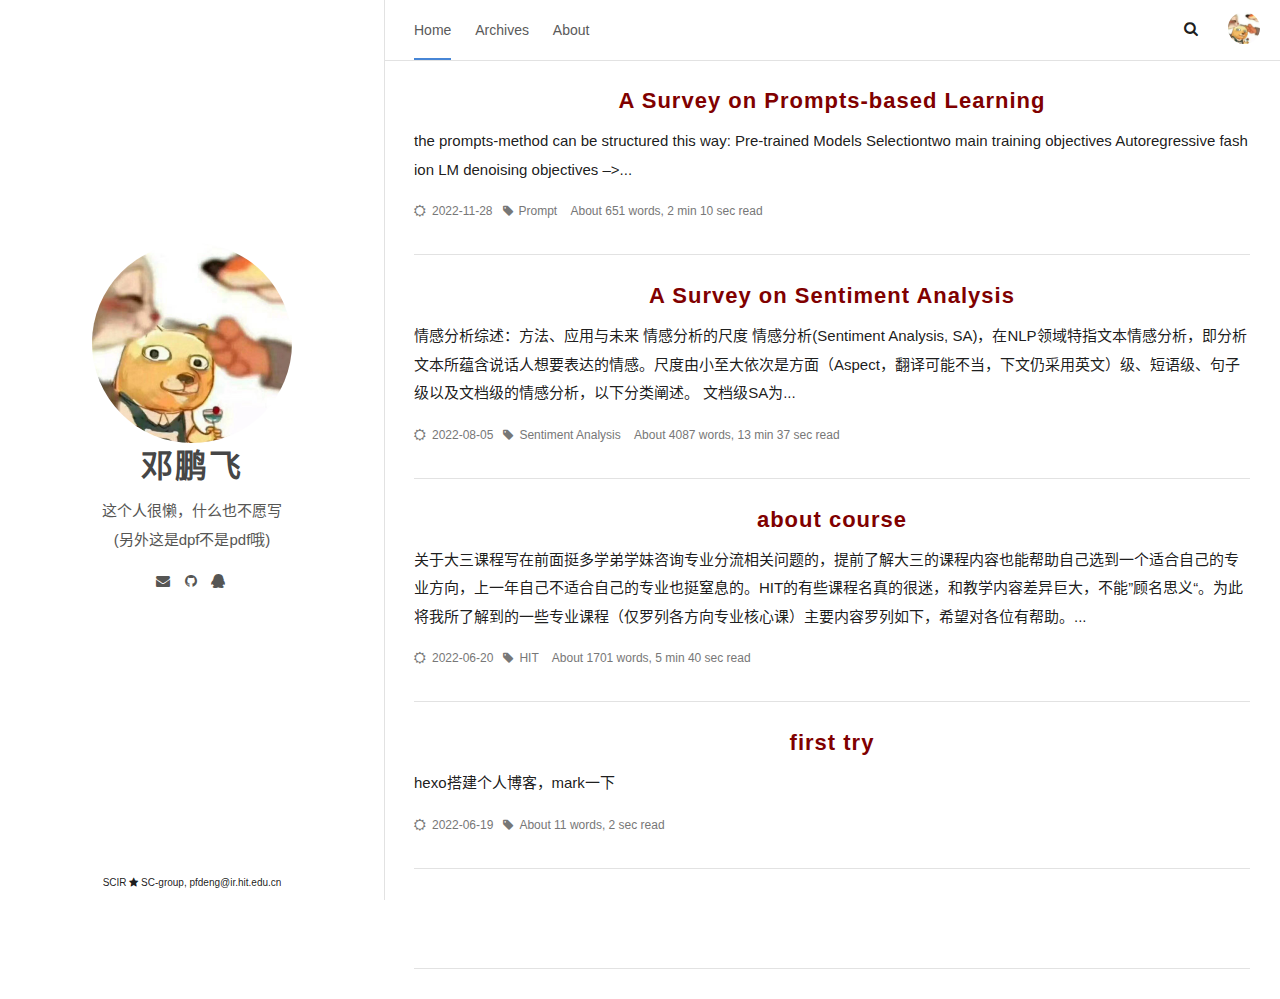
==== commit fd247f7e: "yes" ====
--- a/index.html
+++ b/index.html
@@ -13,7 +13,7 @@
     <meta content="black" name="apple-mobile-web-app-status-bar-style">
     <meta content="telephone=no" name="format-detection">
     <meta name="renderer" content="webkit">
-    <link rel="shortcut icon" type="image/x-icon" href="/images/dpf.ico">
+    <link rel="shortcut icon" type="image/x-icon" href="/images/wojiaodpf.png">
     <link rel="stylesheet" href="/css/style.css">
     <link rel="stylesheet" href="/css/blog_basic.css">
     <link rel="stylesheet" href="/css/font-awesome.min.css">
@@ -29,9 +29,7 @@
         <div class="nav">
             <li> <a class="current" href="/">Home</a></li>
             <li> <a href="/archives">Archives</a></li>
-            <li> <a href="/tags">Tags</a></li>
             <li> <a href="/about">About</a></li>
-            <!-- <li> <a href="He-doesn't-know-where-to-link-for-now">Links</a></li> -->
         </div>
         <div class="information">
             <div class="nav_right_btn">
@@ -47,14 +45,14 @@
                 <div class="title"><img src="/images/home.jpg" style="border-radius: 50%;overflow:hidden;width:200px;" alt="favicon">
                     <h3 title=""><a href="/">邓鹏飞</a></h3>
                     <div class="description">
-                        <p>这个人很懒，什么也不愿写</p>
+                        <p>这个人很懒，什么也不愿写<br/>(另外这是dpf不是pdf哦)</p>
                     </div>
                 </div>
                 <ul class="social-links">
+                    <li><a href="mailto:pfdeng@ir.hit.edu.cn"><i class="fa fa-envelope"></i></a></li>
                     <li><a target="_blank" rel="noopener" href="https://github.com/wojiaodpf"><i
                                 class="fa fa-github"></i></a></li>
-                    <li><a href="mailto:pfdeng@ir.hit.edu.cn"><i class="fa fa-envelope"></i></a></li>
-                    <li><a target="_blank" rel="noopener" href="tencent://AddContact/?fromId=45&fromSubId=1&subcmd=all&uin=26198573&website=www.oicqzone.com"><i
+                    <li><a target="_blank" rel="noopener" href="tencent://AddContact/?fromId=45&fromSubId=1&subcmd=all&uin=2458996153&website=www.oicqzone.com"><i
                                 class="fa fa-qq"></i></a></li>
                 </ul>
             </div>
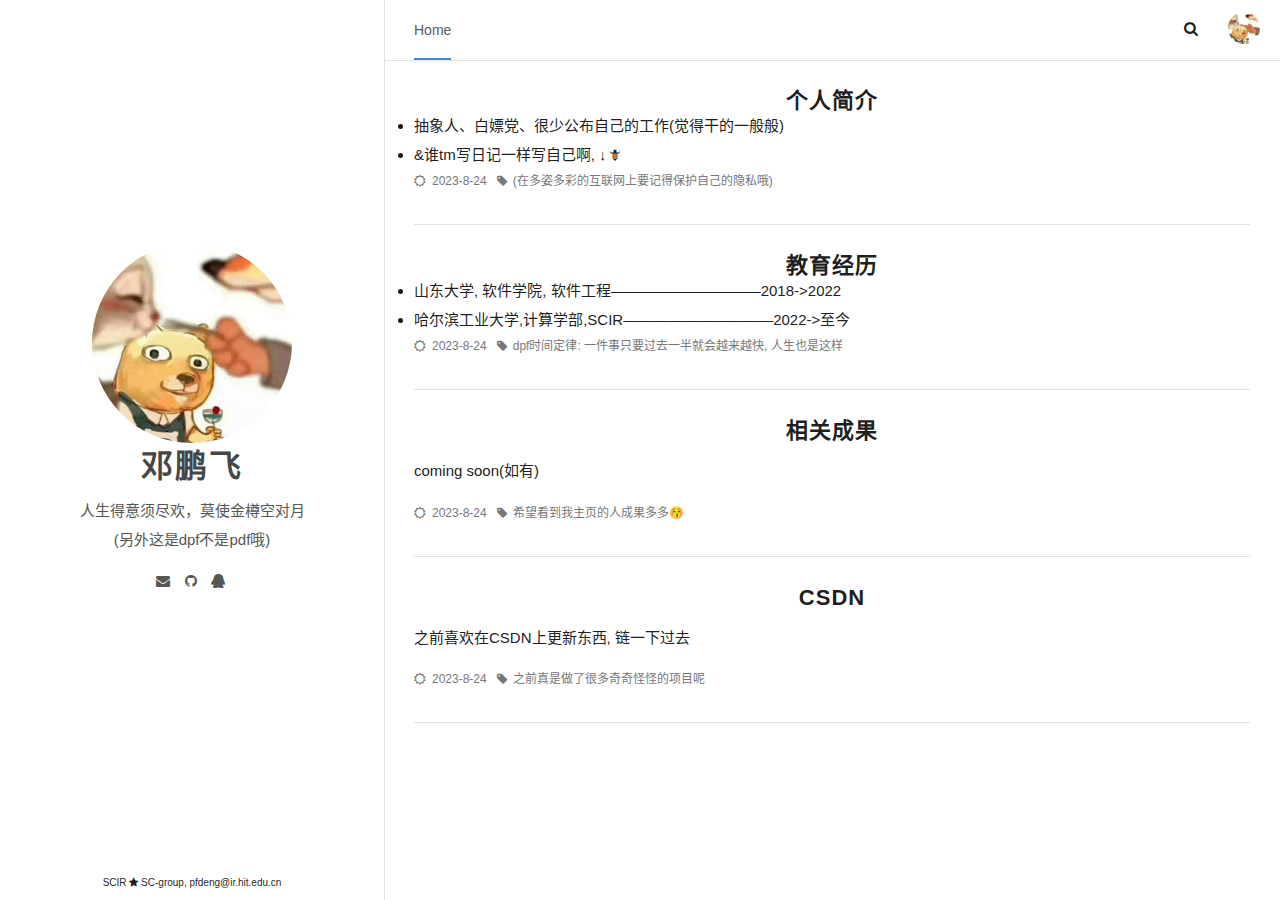
==== commit a165dc01: "yes" ====
--- a/index.html
+++ b/index.html
@@ -28,8 +28,8 @@
     <div class="page-top animated fadeInDown">
         <div class="nav">
             <li> <a class="current" href="/">Home</a></li>
-            <li> <a href="/archives">Archives</a></li>
-            <li> <a href="/about">About</a></li>
+            <!-- <li> <a href="/archives">Archives</a></li>
+            <li> <a href="/about">About</a></li> -->
         </div>
         <div class="information">
             <div class="nav_right_btn">
@@ -42,24 +42,26 @@
     <div class="sidebar animated fadeInDown">
         <div class="sidebar-top">
             <div class="logo-title">
-                <div class="title"><img src="/images/home.jpg" style="border-radius: 50%;overflow:hidden;width:200px;" alt="favicon">
+                <div class="title"><img src="/images/home.jpg" style="border-radius: 50%;overflow:hidden;width:200px;"
+                        alt="favicon">
                     <h3 title=""><a href="/">邓鹏飞</a></h3>
                     <div class="description">
-                        <p>这个人很懒，什么也不愿写<br/>(另外这是dpf不是pdf哦)</p>
+                        <p>人生得意须尽欢，莫使金樽空对月<br />(另外这是dpf不是pdf哦)</p>
                     </div>
                 </div>
                 <ul class="social-links">
                     <li><a href="mailto:pfdeng@ir.hit.edu.cn"><i class="fa fa-envelope"></i></a></li>
                     <li><a target="_blank" rel="noopener" href="https://github.com/wojiaodpf"><i
                                 class="fa fa-github"></i></a></li>
-                    <li><a target="_blank" rel="noopener" href="tencent://AddContact/?fromId=45&fromSubId=1&subcmd=all&uin=2458996153&website=www.oicqzone.com"><i
+                    <li><a target="_blank" rel="noopener"
+                            href="tencent://AddContact/?fromId=45&fromSubId=1&subcmd=all&uin=2458996153&website=www.oicqzone.com"><i
                                 class="fa fa-qq"></i></a></li>
                 </ul>
             </div>
         </div>
         <div class="footer">
             <div class="p"> <span> SCIR </span><i class="fa fa-star"></i><span> SC-group,
-                pfdeng@ir.hit.edu.cn</span></div>
+                    pfdeng@ir.hit.edu.cn</span></div>
         </div>
     </div>
     <div class="main">
@@ -67,83 +69,68 @@
             <div class="content">
                 <div class="post animated fadeInDown">
                     <div class="post-title">
-                        <h3><a href="/2022/11/28/prompt/">A Survey on Prompts-based Learning</a></h3>
+                        <h3>个人简介</h3>
                     </div>
                     <div class="post-content">
-                        <p>the prompts-method can be structured this way:
-
-                            Pre-trained Models Selectiontwo main training objectives
-                            Autoregressive fashion LM
-                            denoising objectives –&gt...</p>
+                        <li><p>抽象人、白嫖党、很少公布自己的工作(觉得干的一般般)</p></li>
+                        <li><p>&谁tm写日记一样写自己啊, ↓🗡</p></li>
                     </div>
                     <div class="post-footer">
                         <div class="meta">
-                            <div class="info"><i class="fa fa-sun-o"></i><span class="date">2022-11-28</span><i
-                                    class="fa fa-tag"></i><a class="tag" href="/tags/Prompt/" title="Prompt">Prompt
-                                </a><span class="leancloud_visitors"></span><span>About 651 words, 2 min 10 sec
-                                    read</span></div>
+                            <div class="info"><i class="fa fa-sun-o"></i><span class="date">2023-8-24</span><i
+                                    class="fa fa-tag"></i><span
+                                    class="leancloud_visitors"></span><span>(在多姿多彩的互联网上要记得保护自己的隐私哦)</span></div>
                         </div>
                     </div>
                 </div>
                 <div class="post animated fadeInDown">
                     <div class="post-title">
-                        <h3><a href="/2022/08/05/A-Survey-on-Sentiment-Analysis/">A Survey on Sentiment Analysis</a>
+                        <h3>教育经历
                         </h3>
                     </div>
                     <div class="post-content">
-                        <p>情感分析综述：方法、应用与未来
-
-
-                            情感分析的尺度
-                            情感分析(Sentiment Analysis,
-                            SA)，在NLP领域特指文本情感分析，即分析文本所蕴含说话人想要表达的情感。尺度由小至大依次是方面（Aspect，翻译可能不当，下文仍采用英文）级、短语级、句子级以及文档级的情感分析，以下分类阐述。
-                            文档级SA为...</p>
+                        <li><p>山东大学, 软件学院, 软件工程——————————2018->2022</p></li>
+                        <li><p>哈尔滨工业大学,计算学部,SCIR——————————2022->至今</p></li>
                     </div>
                     <div class="post-footer">
                         <div class="meta">
-                            <div class="info"><i class="fa fa-sun-o"></i><span class="date">2022-08-05</span><i
-                                    class="fa fa-tag"></i><a class="tag" href="/tags/Sentiment-Analysis/"
-                                    title="Sentiment Analysis">Sentiment Analysis </a><span
-                                    class="leancloud_visitors"></span><span>About 4087 words, 13 min 37 sec read</span>
+                            <div class="info"><i class="fa fa-sun-o"></i><span class="date">2023-8-24</span><i
+                                class="fa fa-tag"></i><span
+                                class="leancloud_visitors"></span><span>dpf时间定律: 一件事只要过去一半就会越来越快, 人生也是这样</span></div>
+                        </div>
+                    </div>
+                </div>
+                <div class="post animated fadeInDown">
+                    <div class="post-title">
+                        <h3>相关成果</h3>
+                    </div>
+                    <div class="post-content">
+                        <p>coming soon(如有)
+                        </p>
+                    </div>
+                    <div class="post-footer">
+                        <div class="meta">
+                            <div class="info"><i class="fa fa-sun-o"></i><span class="date">2023-8-24</span><i
+                                    class="fa fa-tag"></i><span
+                                    class="leancloud_visitors"></span><span>希望看到我主页的人成果多多😚</span>
                             </div>
                         </div>
                     </div>
                 </div>
                 <div class="post animated fadeInDown">
                     <div class="post-title">
-                        <h3><a href="/2022/06/20/about-course/">about course</a></h3>
+                        <h3>CSDN</h3>
                     </div>
                     <div class="post-content">
-                        <p>关于大三课程写在前面挺多学弟学妹咨询专业分流相关问题的，提前了解大三的课程内容也能帮助自己选到一个适合自己的专业方向，上一年自己不适合自己的专业也挺窒息的。HIT的有些课程名真的很迷，和教学内容差异巨大，不能”顾名思义“。为此将我所了解到的一些专业课程（仅罗列各方向专业核心课）主要内容罗列如下，希望对各位有帮助。...
+                        <p>之前喜欢在CSDN上更新东西, 链一下过去<a href="https://blog.csdn.net/qq_43523462"></a>
                         </p>
                     </div>
                     <div class="post-footer">
                         <div class="meta">
-                            <div class="info"><i class="fa fa-sun-o"></i><span class="date">2022-06-20</span><i
-                                    class="fa fa-tag"></i><a class="tag" href="/tags/HIT/" title="HIT">HIT </a><span
-                                    class="leancloud_visitors"></span><span>About 1701 words, 5 min 40 sec read</span>
-                            </div>
+                            <div class="info"><i class="fa fa-sun-o"></i><span class="date">2023-8-24</span><i
+                                    class="fa fa-tag"></i><span class="leancloud_visitors"></span><span>之前真是做了很多奇奇怪怪的项目呢</span></div>
                         </div>
                     </div>
-                </div>
-                <div class="post animated fadeInDown">
-                    <div class="post-title">
-                        <h3><a href="/2022/06/19/first-try/">first try</a></h3>
-                    </div>
-                    <div class="post-content">
-                        <p>hexo搭建个人博客，mark一下
-                        </p>
-                    </div>
-                    <div class="post-footer">
-                        <div class="meta">
-                            <div class="info"><i class="fa fa-sun-o"></i><span class="date">2022-06-19</span><i
-                                    class="fa fa-tag"></i><span class="leancloud_visitors"></span><span>About 11 words,
-                                    2 sec read</span></div>
-                        </div>
-                    </div>
-                </div>
-                <div class="pagination">
-                    <ul class="clearfix"></ul>
                 </div>
             </div>
         </div>
@@ -168,4 +155,4 @@
     <script src="/js/baidu-tongji.js"></script>
 </body>
 
-</html>
+</html>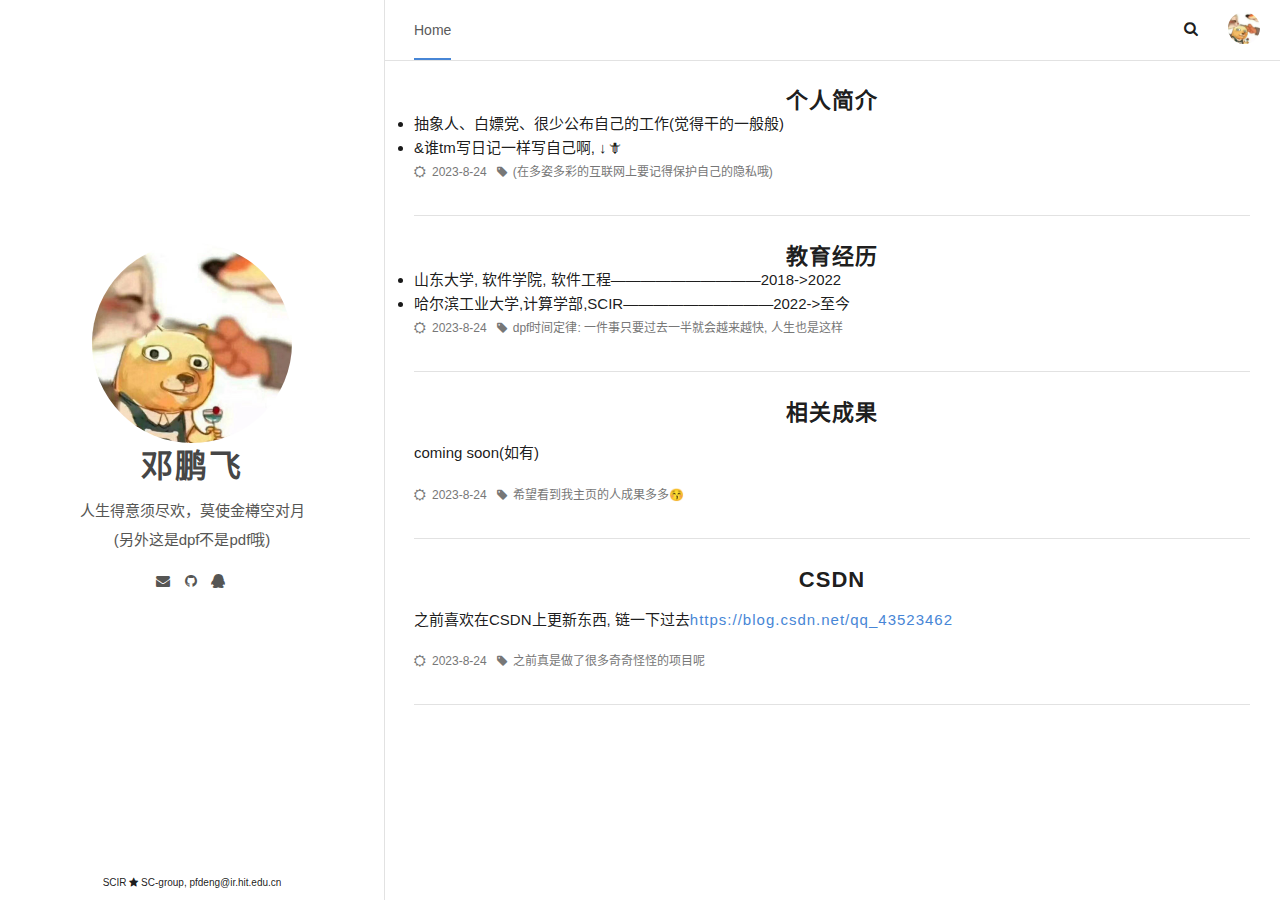
==== commit d8929611: "删除了一些内容" ====
--- a/index.html
+++ b/index.html
@@ -72,8 +72,8 @@
                         <h3>个人简介</h3>
                     </div>
                     <div class="post-content">
-                        <li><p>抽象人、白嫖党、很少公布自己的工作(觉得干的一般般)</p></li>
-                        <li><p>&谁tm写日记一样写自己啊, ↓🗡</p></li>
+                        <li>抽象人、白嫖党、很少公布自己的工作(觉得干的一般般)</li>
+                        <li>&谁tm写日记一样写自己啊, ↓🗡</li>
                     </div>
                     <div class="post-footer">
                         <div class="meta">
@@ -89,8 +89,8 @@
                         </h3>
                     </div>
                     <div class="post-content">
-                        <li><p>山东大学, 软件学院, 软件工程——————————2018->2022</p></li>
-                        <li><p>哈尔滨工业大学,计算学部,SCIR——————————2022->至今</p></li>
+                        <li>山东大学, 软件学院, 软件工程——————————2018->2022</li>
+                        <li>哈尔滨工业大学,计算学部,SCIR——————————2022->至今</li>
                     </div>
                     <div class="post-footer">
                         <div class="meta">
@@ -122,7 +122,7 @@
                         <h3>CSDN</h3>
                     </div>
                     <div class="post-content">
-                        <p>之前喜欢在CSDN上更新东西, 链一下过去<a href="https://blog.csdn.net/qq_43523462"></a>
+                        <p>之前喜欢在CSDN上更新东西, 链一下过去<a href="https://blog.csdn.net/qq_43523462">https://blog.csdn.net/qq_43523462</a>
                         </p>
                     </div>
                     <div class="post-footer">
